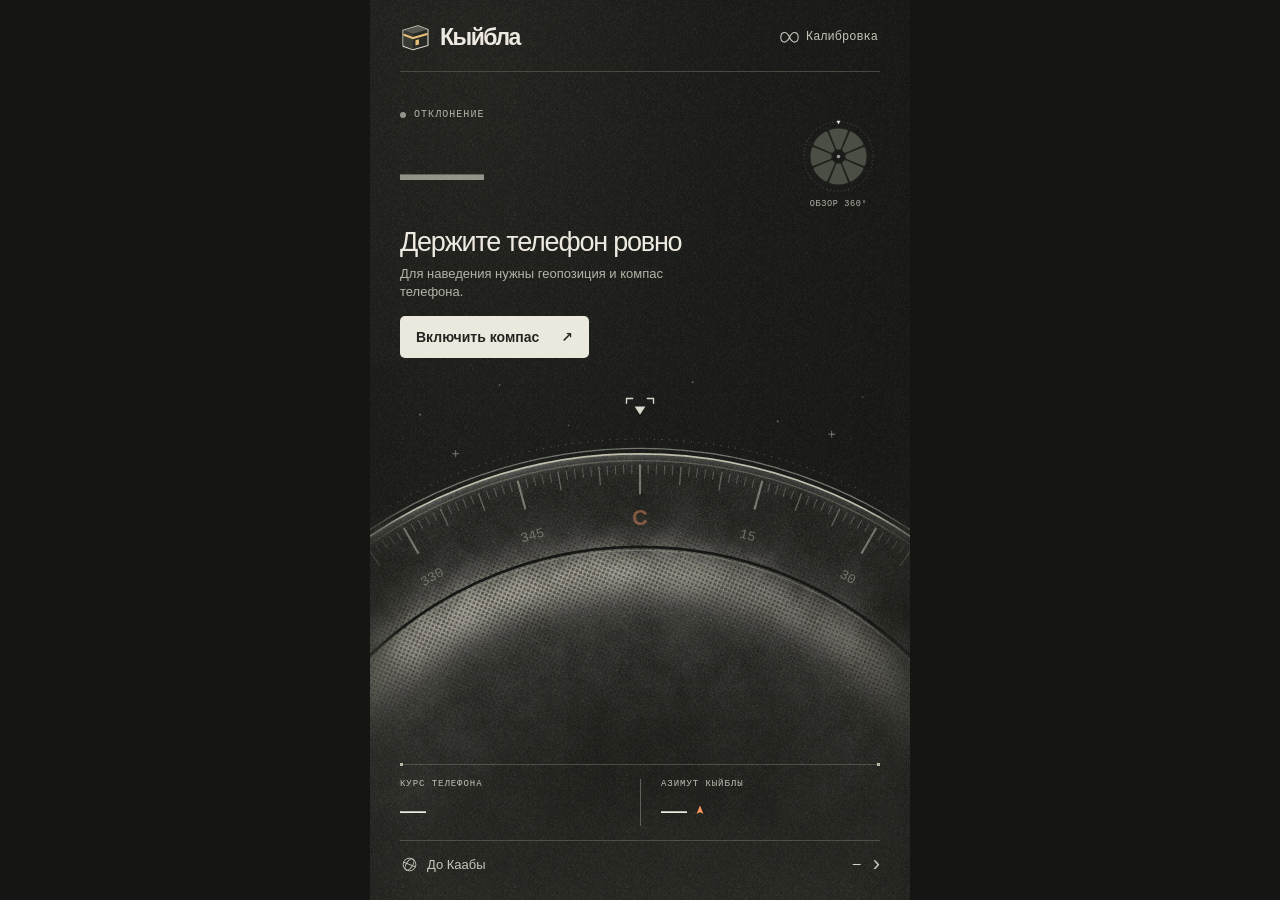
==== max/index.html @ e7df22b8 "Publish MAX qibla compass under /max/" ====
<!doctype html>
<html lang="ru">
<head>
  <meta charset="utf-8">
  <meta name="viewport" content="width=device-width,initial-scale=1,viewport-fit=cover">
  <meta name="theme-color" content="#191a18">
  <title>Кыйбла</title>
  <link rel="stylesheet" href="style.css">
  <script defer src="https://st.max.ru/js/max-web-app.js"></script>
  <script type="module" src="app.js"></script>
</head>
<body>
<main class="console" id="console" data-state="idle">
  <header class="toolbar">
    <h1>
      <svg viewBox="0 0 36 36" aria-hidden="true" stroke-linejoin="round">
        <path d="M3.5 9.5 21 4.5l11.5 4.3v18.5l-17.5 5-11.5-4.3Z" fill="#282925" stroke="#d8d4c6" stroke-width="1.3"/>
        <path d="m4 9.5 17-4.9 11 4.2-17 4.9Z" fill="#575951"/>
        <path d="m4 10 11 4v17.5l-11-4.1Z" fill="#393b35"/>
        <path d="m4 13.4 11 4.1 17-4.9v2.6l-17 4.9-11-4.1Z" fill="#e5bf78"/>
        <path d="m18 21.2 4-1.1v6.1l-4 1.1Z" fill="#e5bf78"/>
      </svg>
      Кыйбла
    </h1>
    <button class="help-button" id="help" aria-haspopup="dialog" aria-controls="guide"><svg viewBox="0 0 24 16" aria-hidden="true"><path d="M12 8C8-1 1 1 1 8c0 7 7 9 11 0s11-7 11 0-7 9-11 0Z"/></svg>Калибровка</button>
  </header>

  <section class="focus" aria-label="Наведение">
    <div class="focus-line">
      <div class="measure">
        <div class="eyebrow"><i class="lamp"></i>Отклонение</div>
        <span class="display" id="angle-display" aria-hidden="true">—</span>
        <span class="sr-only" id="offset-value">Нет показания</span>
      </div>
      <figure class="sector">
        <svg viewBox="0 0 82 82" aria-hidden="true">
          <circle cx="41" cy="41" r="38" class="sector-rim"/>
          <circle class="hold-track" id="hold-track" cx="41" cy="41" r="38" pathLength="100" transform="rotate(-90 41 41)"/>
          <path class="sector-index" d="M39 2h4l-2 4z"/>
          <g id="petals"></g><circle class="sector-hub" cx="41" cy="41" r="2"/>
        </svg>
        <figcaption id="sector-label">Обзор 360°</figcaption>
      </figure>
    </div>
    <div class="guidance">
      <h2 id="status" role="status">Держите телефон ровно</h2>
      <p id="hint">Для наведения нужны геопозиция и компас телефона.</p>
      <button class="start" id="start">Включить компас <span aria-hidden="true">↗</span></button>
    </div>
  </section>

  <div class="field">
    <div class="optics" aria-hidden="true">
      <svg class="scope" viewBox="0 0 400 1" preserveAspectRatio="xMidYMin meet">
        <defs>
          <clipPath id="disc-clip"><circle cx="200" cy="426" r="358"/></clipPath>
          <radialGradient id="needle-light"><stop class="light-stop" stop-opacity=".42"/><stop offset=".5" class="light-stop" stop-opacity=".1"/><stop offset="1" class="light-stop" stop-opacity="0"/></radialGradient>
          <linearGradient id="needle-face" x2="1" y2="1"><stop class="tip-stop"/><stop offset="1" class="base-stop"/></linearGradient>
        </defs>
        <g class="sky-pins" fill="#b8b6a9">
          <circle cx="37" cy="39" r=".8"/><circle cx="96" cy="17" r=".65"/><circle cx="147" cy="47" r=".6"/><circle cx="239" cy="15" r=".7"/><circle cx="302" cy="44" r=".8"/><circle cx="365" cy="26" r=".6"/>
          <path d="M61 68h5m-2.5-2.5v5m276-17h5m-2.5-2.5v5" fill="none" stroke="currentColor" stroke-width=".7"/>
        </g>
        <circle cx="200" cy="426" r="358" fill="#272925"/>
        <image href="disc.webp" width="400" height="540" clip-path="url(#disc-clip)" preserveAspectRatio="none"/>
        <g fill="none">
          <circle cx="200" cy="426" r="369" stroke="#a4a396" stroke-opacity=".44" stroke-width=".8" stroke-dasharray=".8 4.7"/>
          <circle cx="200" cy="426" r="362" stroke="#75766d" stroke-width="1"/>
          <circle cx="200" cy="426" r="358" stroke="#c1bead" stroke-width="1.3"/>
          <circle cx="200" cy="426" r="353" stroke="#a8a696" stroke-opacity=".34"/>
          <circle cx="200" cy="426" r="289" stroke="#151714" stroke-width="2"/>
          <circle cx="200" cy="426" r="286.5" stroke="#a09f90" stroke-opacity=".45" stroke-width=".8"/>
          <circle cx="200" cy="426" r="241" stroke="#b2aea0" stroke-opacity=".27" stroke-width=".8" stroke-dasharray="1 5"/>
        </g>
        <g id="rose"></g>
        <path id="course-arc" class="course-arc" fill="none" stroke-width="2.5" stroke-linecap="round"/>
        <g id="needle" visibility="hidden">
          <ellipse cx="200" cy="69" rx="24" ry="35" fill="url(#needle-light)"/>
          <path class="needle-shadow" d="m200 42 11 42-11-7-11 7z" transform="translate(0 2)"/>
          <path d="m200 42 11 42-11-7-11 7z" fill="url(#needle-face)"/>
          <path class="needle-facet" d="m200 42 11 42-11-7z"/>
          <path d="M200 80v10" stroke="currentColor" stroke-width="1.1"/>
        </g>
        <g class="aim-mark">
          <path d="M190 31v-4h5m10 0h5v4" fill="none" stroke="currentColor" stroke-width="1"/>
          <path d="m196 33 4 6 4-6z" fill="currentColor"/>
        </g>
        <g class="turn-glyph" fill="none" stroke-linecap="round" stroke-linejoin="round">
          <path class="turn-tail" d="M216 43q18 0 40 4"/><path d="m250 41 8 6-9 3"/>
        </g>
        <g class="level-guide" fill="none" stroke="currentColor" stroke-linecap="round">
          <path d="M162 43h76" stroke-dasharray="1 4" opacity=".55"/>
          <g class="level-phone"><rect x="182" y="39" width="36" height="6" rx="2"/><path d="M206 42h5"/></g>
        </g>
        <g class="capture-pulse" fill="none" stroke="currentColor"><circle cx="200" cy="63" r="16"/></g>
      </svg>
    </div>

    <div class="telemetry">
      <dl class="coordinates">
        <div><dt>Курс телефона</dt><dd><span id="heading">—</span> <small id="cardinal"></small></dd></div>
        <div><dt>Азимут кыйблы</dt><dd><span id="bearing">—</span><svg class="bearing-icon" viewBox="0 0 16 16" aria-hidden="true"><path d="m8 2 4.5 11L8 11l-4.5 2z"/></svg></dd></div>
      </dl>
      <button class="distance-button" id="details" aria-controls="readings" aria-haspopup="dialog">
        <svg viewBox="0 0 24 24" aria-hidden="true"><circle cx="12" cy="12" r="8"/><ellipse cx="12" cy="12" rx="4" ry="8" transform="rotate(34 12 12)"/><path d="m4.5 9 15 6"/></svg>
        <span>До Каабы</span><b id="distance">—</b><span class="details-chevron" aria-hidden="true">›</span>
      </button>
    </div>
  </div>

  <dialog id="guide" aria-labelledby="guide-title">
    <header class="sheet-head"><h2 id="guide-title">Калибровка</h2><button class="close" aria-label="Закрыть">×</button></header>
    <div class="lesson">
      <svg viewBox="0 0 260 110" aria-hidden="true">
        <path d="M130 55C104 24 85 13 66 24c-27 15-22 55 7 62 22 5 41-13 57-31s38-39 59-31c31 12 30 50 5 61-24 11-45-10-64-30Z" fill="none" stroke="currentColor" stroke-dasharray="2 4" stroke-width="1.8"/>
        <g class="lesson-phone"><rect x="-7" y="-12" width="14" height="24" rx="3"/><path d="M-2 8h4"/></g>
      </svg>
    </div>
    <h3>Опишите восьмёрку</h3><p>Плавно проведите телефоном по этой траектории несколько раз, поворачивая кисть.</p>
    <h3>Выровняйте экран</h3><p>Держите телефон горизонтально экраном вверх и поворачивайтесь вместе с ним. Если стрелка скачет, отойдите от металла и снимите магнитный чехол.</p>
    <button class="sheet-done">К компасу <span aria-hidden="true">↗</span></button>
  </dialog>

  <dialog id="readings" aria-labelledby="readings-title">
    <header class="sheet-head"><h2 id="readings-title">Показания компаса</h2><button class="close" aria-label="Закрыть">×</button></header>
    <dl class="reading-rows">
      <div><dt>Курс телефона</dt><dd id="info-heading">—</dd></div>
      <div><dt>Азимут кыйблы</dt><dd id="info-bearing">—</dd></div>
      <div><dt>До Каабы по дуге Земли</dt><dd id="info-distance">—</dd></div>
    </dl>
    <p>Оба угла отсчитываются от истинного севера по часовой стрелке. Стрелка указывает начальное направление кратчайшего пути к Каабе по поверхности Земли.</p>
    <h3>Как подтвердить направление</h3><p>Совместите стрелку с верхней меткой и удерживайте телефон в пределах 5° около секунды. При повороте подсвеченный сектор показывает сторону от верхнего края телефона. При удержании сектора заполняются по кругу.</p>
    <button class="sheet-done">К компасу <span aria-hidden="true">↗</span></button>
  </dialog>
</main>
</body>
</html>
---- max/style.css ----
:root {
  color-scheme: dark;
  --paper: #eeeae1;
  --soft: #b4b3a7;
  --mute: #93958a;
  --mono: "IBM Plex Mono", "SFMono-Regular", Consolas, "Liberation Mono", monospace;
  font-family: Inter, "Helvetica Neue", Arial, sans-serif;
  background: #151614;
  color: var(--paper);
}
* { box-sizing: border-box }
body, h1, h2, h3, p, dl, dd, figure { margin: 0 }
button { font: inherit; color: inherit; cursor: pointer; -webkit-tap-highlight-color: transparent }
button:focus-visible { outline: 2px solid #ffae72; outline-offset: 3px }
[hidden] { display: none !important }
.sr-only {
  position: absolute; width: 1px; height: 1px; padding: 0; overflow: hidden;
  clip-path: inset(50%); white-space: nowrap;
}
.console {
  --accent: #ff975f;
  --gutter: clamp(18px, 6vw, 30px);
  position: relative; isolation: isolate; margin-inline: auto; width: min(100%, 540px);
  min-height: 100vh; min-height: 100svh;
  display: flex; flex-direction: column; overflow: clip;
  background: radial-gradient(ellipse at 18% 6%, #252621 0, #1c1d1a 41%, #191a18 72%);
}
.console::after {
  content: ""; position: absolute; inset: 0; z-index: 1; pointer-events: none;
  background: url("grain.png") repeat; background-size: 112px 112px;
  mix-blend-mode: soft-light; opacity: .32;
}
.console[data-state="locked"] { --accent: #bce6ca }
.toolbar {
  position: relative; z-index: 2;
  margin: 0 var(--gutter); padding: max(16px, env(safe-area-inset-top)) 0 13px;
  display: flex; align-items: center; justify-content: space-between; gap: 12px;
  border-bottom: 1px solid #484a40;
}
.toolbar h1 { display: flex; align-items: center; gap: 9px; font-size: 23px; font-weight: 620; letter-spacing: -.065em }
.toolbar h1 svg { width: 31px; height: 31px }
.help-button {
  display: inline-flex; align-items: center; gap: 7px; min-height: 42px;
  background: transparent; border: none; padding: 0 2px 0 8px;
  font: 12px var(--mono); color: #c3c3b7;
}
.help-button svg { width: 19px; fill: none; stroke: currentColor; stroke-width: 1.4 }
.help-button:hover, .distance-button:hover { color: white }
.focus { position: relative; z-index: 2; padding: clamp(18px, 4svh, 38px) var(--gutter) 4px }
.focus-line { display: flex; justify-content: space-between; align-items: center; gap: 14px }
.measure { flex: 1; min-width: 0 }
.eyebrow, .sector figcaption, .coordinates dt {
  font: 10px/1.3 var(--mono); text-transform: uppercase; letter-spacing: .105em; color: var(--soft);
}
.eyebrow { display: flex; align-items: center; gap: 8px }
.lamp { width: 6px; height: 6px; border-radius: 50%; background: var(--mute) }
.console[data-tracking] .lamp { background: var(--accent); box-shadow: 0 0 8px color-mix(in srgb, var(--accent) 50%, transparent) }
.display {
  display: block; margin-top: 9px; color: var(--paper);
  font-size: clamp(68px, 21vw, 84px); line-height: .95; font-weight: 460;
  font-variant-numeric: lining-nums tabular-nums; letter-spacing: -.055em;
}
.console:not([data-tracking]) .display { color: var(--mute) }
.console[data-state="locked"] .display { color: #d9f3df }
.sector { width: clamp(65px, 18vw, 83px); align-self: flex-end; text-align: center }
.sector svg { width: 100%; max-width: 75px; display: block; margin: auto; overflow: visible }
.sector-rim { fill: none; stroke: #72746a; stroke-width: .75; stroke-dasharray: 1 3 }
.hold-track { opacity: 0; fill: none; stroke: #bde5c9; stroke-width: 1.8; stroke-dasharray: 100; stroke-dashoffset: 100 }
.console[data-state="hold"] .hold-track, .console[data-state="locked"] .hold-track { opacity: 1 }
.sector-index { fill: var(--paper) }
#petals path { fill: #4b4e45; stroke: #20221d; stroke-width: 1.1; transition: fill .16s }
#petals .lit { fill: var(--accent); stroke: #252721 }
#petals .held { fill: #c1e0c8; stroke: #252721 }
.sector-hub { fill: #9a9d90 }
.sector figcaption { margin-top: 5px; font-size: 8.5px; letter-spacing: .075em; white-space: nowrap }
.guidance { margin-top: 17px }
.guidance h2 { font-size: clamp(20px, 5.5vw, 27px); font-weight: 500; line-height: 1.18; letter-spacing: -.045em; text-wrap: balance }
.console[data-state="locked"] .guidance h2 { color: #d4efd9; animation: arrive .48s ease-out both }
@keyframes arrive { from { opacity: 0; transform: translateY(5px); filter: blur(2px) } }
.guidance p { color: var(--soft); font-size: 13px; line-height: 1.42; margin-top: 6px; max-width: 40ch }
.guidance p:empty { display: none }
.start, .sheet-done {
  display: inline-flex; align-items: center; justify-content: center; gap: 22px;
  min-height: 42px; margin-top: 14px; padding: 8px 16px; border: 0; border-radius: 5px;
  background: #ebe8de; color: #23241f; font-size: 14px; font-weight: 600;
}
.start span, .sheet-done span { font: 19px/1 var(--mono) }

.field { flex: 1; display: flex; flex-direction: column; justify-content: flex-end; position: relative; min-height: clamp(316px, 91vw, 438px) }
.optics { position: absolute; inset: 0; overflow: hidden; z-index: -1; pointer-events: none;
  background: linear-gradient(to bottom, transparent 18%, #262823 69%, #2b2c27 100%);
}
.scope {
  position: absolute; inset: 0; width: 100%; height: 100%; color: var(--paper);
  mask-image: linear-gradient(to bottom, black 43%, #000f 55%, #000c 74%, #0005 94%, #0002);
}
.optics::before {
  content: ""; position: absolute; inset: 0; z-index: 1; pointer-events: none;
  background: linear-gradient(90deg, #1c1d1966, transparent 9% 91%, #1c1d1966);
}
.optics::after {
  content: ""; position: absolute; inset: 0; pointer-events: none;
  backdrop-filter: blur(3px); -webkit-backdrop-filter: blur(3px);
  mask-image: linear-gradient(to bottom, transparent 45%, #0002 61%, #0008 82%, black), linear-gradient(90deg, #0008, transparent 6% 94%, #0008);
}
.sky-pins { opacity: .48 }
#rose { opacity: .42 }
.console[data-tracking] #rose { opacity: 1 }
#rose text { font: 10px var(--mono); fill: #cecec0; text-anchor: middle }
#rose .cardinal { font: 600 16px Inter, Arial, sans-serif; fill: #e6e3d8 }
#rose .north { fill: #ff9d69 }
.course-arc { stroke: var(--accent); opacity: .95 }
#needle { color: var(--accent) }
.light-stop { stop-color: var(--accent) }
.tip-stop { stop-color: #fff1d4 }
.base-stop { stop-color: var(--accent) }
.needle-shadow { fill: #080b08; opacity: .8 }
.needle-facet { fill: #cb683f }
.console[data-state="locked"] .needle-facet { fill: #78b193 }
.aim-mark { color: #d9dace }
.console[data-state="locked"] .aim-mark { color: var(--accent) }
.turn-glyph { display: none; stroke: var(--accent); stroke-width: 1.65 }
.console[data-state="seek"] .turn-glyph, .console[data-state="near"] .turn-glyph { display: block }
.console[data-turn="left"] .turn-glyph { transform: translateX(400px) scaleX(-1) }
.turn-tail { stroke-dasharray: 2 4 18 4; animation: sweep 1.5s linear infinite }
@keyframes sweep { to { stroke-dashoffset: -28 } }
.level-guide { display: none; color: var(--accent) }
.console[data-state="tilt"] .level-guide { display: block }
.console[data-state="tilt"] .aim-mark { visibility: hidden }
.level-phone { transform-origin: 200px 42px; animation: level 2s ease-in-out infinite }
@keyframes level { 0%, 100% { transform: rotate(-22deg) } 45%, 70% { transform: rotate(0) } }
.capture-pulse { opacity: 0; color: var(--accent); transform-origin: 200px 63px }
.console[data-state="locked"] .capture-pulse { animation: capture .8s ease-out }
@keyframes capture { from { opacity: .85; transform: scale(.65) } to { opacity: 0; transform: scale(2) } }

.telemetry { position: relative; z-index: 2; margin: clamp(145px, 48vw, 245px) var(--gutter) 0; padding-bottom: max(13px, env(safe-area-inset-bottom)) }
.coordinates {
  position: relative; display: grid; grid-template-columns: 1fr 1fr;
  padding: 14px 0; border-block: 1px solid #77796b80;
}
.coordinates::before, .coordinates::after {
  content: ""; position: absolute; top: -2px; width: 3px; height: 3px; background: #b7b8a7;
}
.coordinates::before { left: 0 }.coordinates::after { right: 0 }
.coordinates > div + div { border-left: 1px solid #5f6258; padding-left: 20px }
.coordinates dt { color: #c1c2b5; font-size: 9px }
.coordinates dd { display: flex; align-items: baseline; gap: 8px; font-size: 26px; font-weight: 450; line-height: 1.25; font-variant-numeric: tabular-nums; letter-spacing: -.055em; margin-top: 3px }
.coordinates small { color: #bfc1b2; font: 11px var(--mono); letter-spacing: .02em }
.bearing-icon { width: 12px; height: 12px; fill: var(--accent); align-self: center }
.distance-button {
  width: 100%; min-height: 46px; display: flex; align-items: center; gap: 8px;
  border: 0; padding: 4px 0; background: transparent; color: #c6c7ba; font-size: 13px;
}
.distance-button svg { width: 19px; height: 19px; fill: none; stroke: currentColor; stroke-width: 1.2 }
.distance-button b { margin-left: auto; color: var(--paper); font: 13px var(--mono) }
.details-chevron { margin-left: 4px; font-size: 22px; font-weight: 300 }

dialog {
  width: min(365px, calc(100% - 28px)); max-height: calc(100svh - 32px); overflow: auto;
  border: 1px solid #686b5f; border-radius: 12px; padding: 20px; background: #262823;
  color: var(--paper); box-shadow: 0 16px 55px #0008;
}
dialog::backdrop { background: #0c0d0bc4 }
.sheet-head { display: flex; align-items: center; justify-content: space-between; gap: 8px; padding-bottom: 12px; border-bottom: 1px solid #515348 }
.sheet-head h2 { font-size: 22px; font-weight: 550; letter-spacing: -.05em }
.close { width: 42px; height: 42px; border: 1px solid #5a5d52; border-radius: 50%; background: transparent; font-size: 22px }
dialog h3 { margin: 18px 0 5px; font-size: 15px; font-weight: 600 }
dialog p { color: #c9cabc; font-size: 14px; line-height: 1.45 }
.sheet-done { width: 100%; justify-content: space-between; margin-top: 20px }
.lesson { background: radial-gradient(ellipse, #35372e, #21231e); color: #bcbcac; margin-top: 14px; border-radius: 6px }
.lesson svg { display: block; width: 100%; height: 100px }
.lesson-phone {
  fill: #ff9b66; stroke: #191b17; stroke-width: 1.6;
  offset-path: path("M130 55C104 24 85 13 66 24c-27 15-22 55 7 62 22 5 41-13 57-31s38-39 59-31c31 12 30 50 5 61-24 11-45-10-64-30Z");
  offset-rotate: auto 90deg; animation: eight 4s linear infinite;
}
@keyframes eight { to { offset-distance: 100% } }
.reading-rows { margin: 6px 0 15px; font-size: 13px }
.reading-rows div { display: flex; justify-content: space-between; gap: 12px; padding: 10px 0; border-bottom: 1px solid #44473c }
.reading-rows dt { color: #c4c7b9 }
.reading-rows dd { font: 14px var(--mono) }
@media (max-height: 650px) {
  .toolbar { padding-top: max(7px, env(safe-area-inset-top)); padding-bottom: 5px }
  .focus { padding-top: 14px }
  .display { font-size: 66px; margin-top: 6px }
  .sector { max-width: 63px }
  .guidance { margin-top: 10px }
}
@media (prefers-reduced-motion: reduce) {
  *, *::after, *::before { animation: none !important; transition: none !important }
}
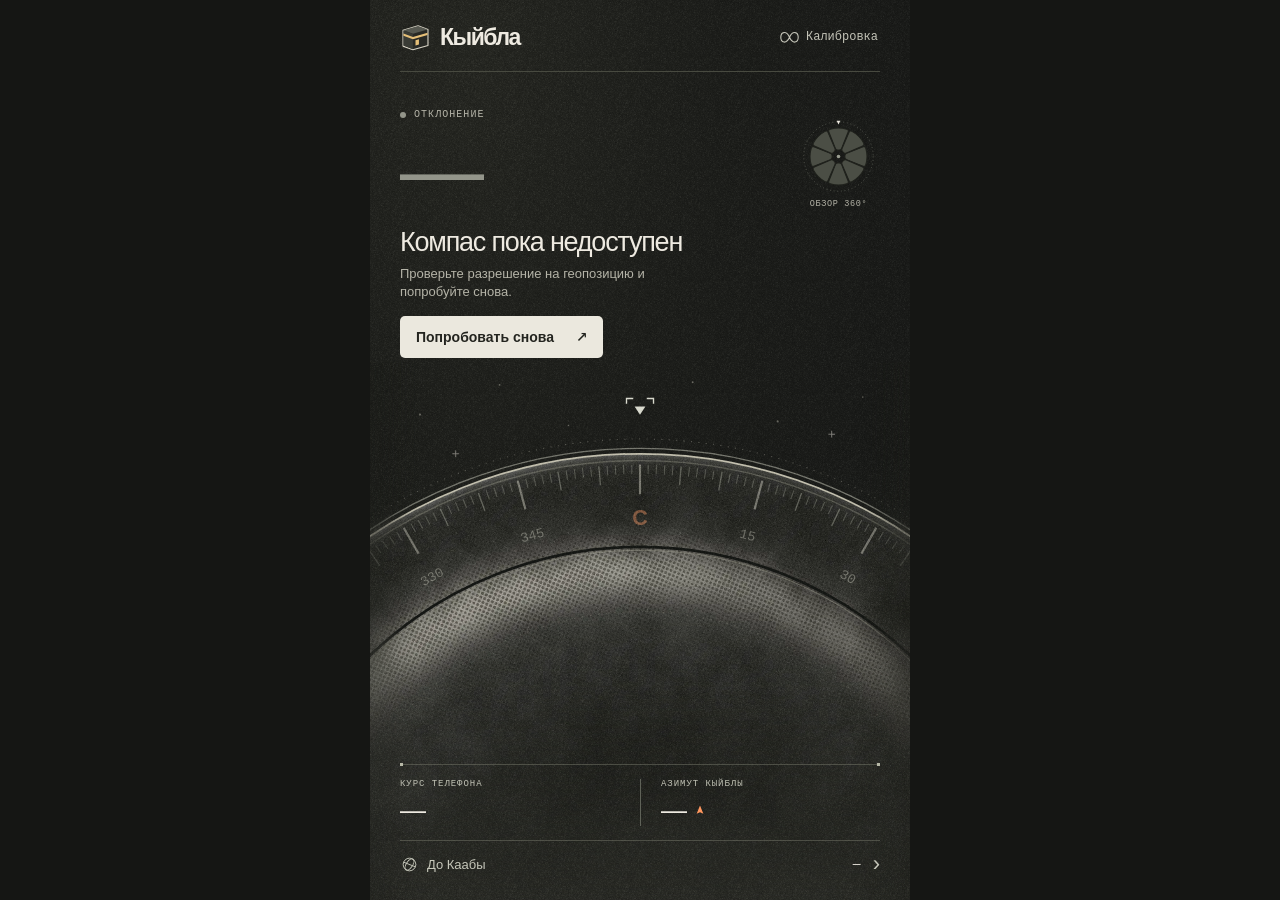
==== commit b45503f9: "Resume compass after permission dialogs and version the startup script" ====
--- a/max/index.html
+++ b/max/index.html
@@ -7,7 +7,7 @@
   <title>Кыйбла</title>
   <link rel="stylesheet" href="style.css">
   <script defer src="https://st.max.ru/js/max-web-app.js"></script>
-  <script type="module" src="app.js"></script>
+  <script type="module" src="app.js?v=3a78e895a4"></script>
 </head>
 <body>
 <main class="console" id="console" data-state="idle">
@@ -43,9 +43,9 @@
       </figure>
     </div>
     <div class="guidance">
-      <h2 id="status" role="status">Держите телефон ровно</h2>
+      <h2 id="status" role="status">Подключаем компас</h2>
       <p id="hint">Для наведения нужны геопозиция и компас телефона.</p>
-      <button class="start" id="start">Включить компас <span aria-hidden="true">↗</span></button>
+      <button class="start" id="start" hidden>Включить компас <span aria-hidden="true">↗</span></button>
     </div>
   </section>
 
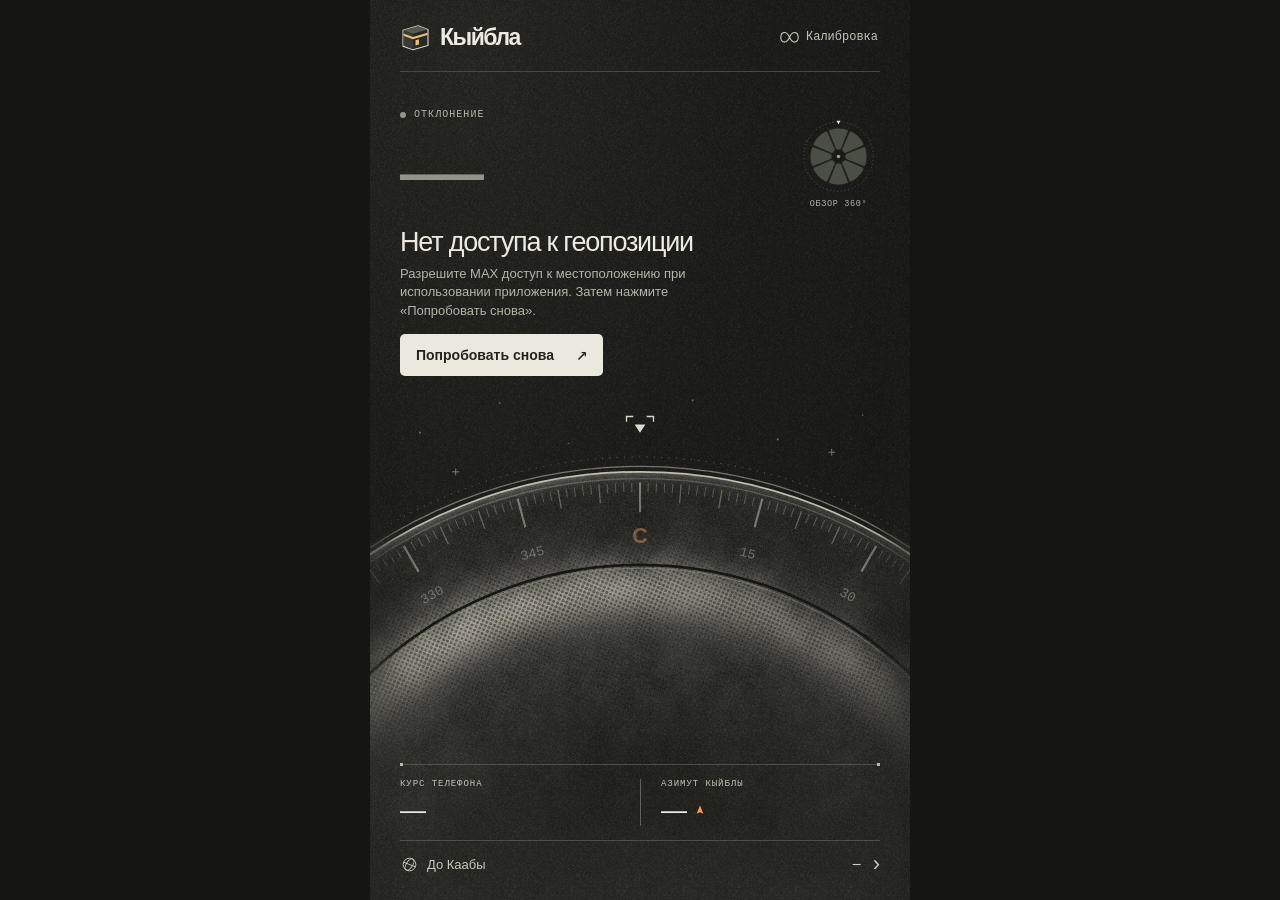
==== commit 19116589: "Use approximate location when sufficient and distinguish geolocation errors" ====
--- a/max/index.html
+++ b/max/index.html
@@ -7,7 +7,7 @@
   <title>Кыйбла</title>
   <link rel="stylesheet" href="style.css">
   <script defer src="https://st.max.ru/js/max-web-app.js"></script>
-  <script type="module" src="app.js?v=3a78e895a4"></script>
+  <script type="module" src="app.js?v=1abefac600"></script>
 </head>
 <body>
 <main class="console" id="console" data-state="idle">
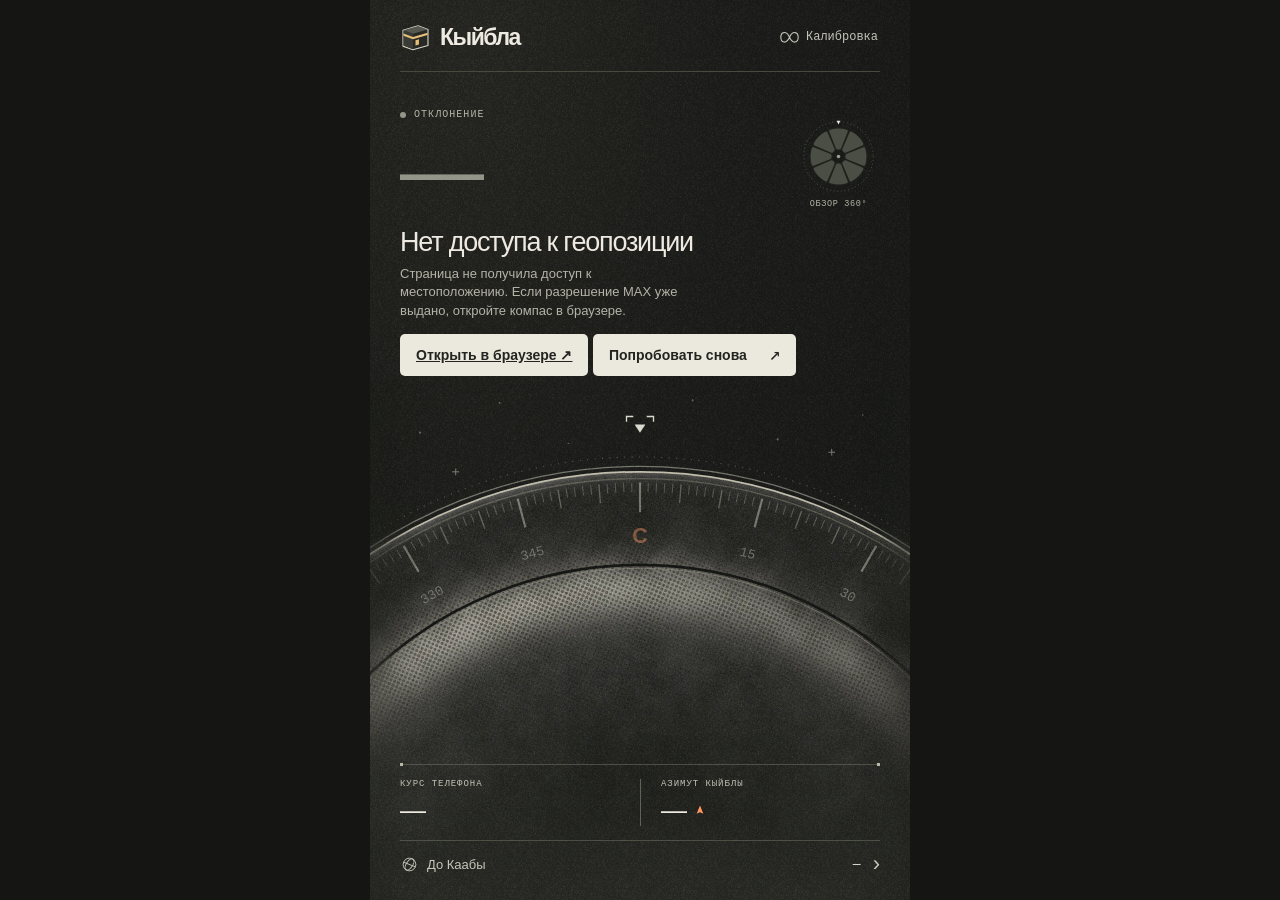
==== commit 331f156b: "Offer external compass when embedded geolocation is denied" ====
--- a/max/index.html
+++ b/max/index.html
@@ -7,7 +7,7 @@
   <title>Кыйбла</title>
   <link rel="stylesheet" href="style.css">
   <script defer src="https://st.max.ru/js/max-web-app.js"></script>
-  <script type="module" src="app.js?v=1abefac600"></script>
+  <script type="module" src="app.js?v=5fb132ce0a"></script>
 </head>
 <body>
 <main class="console" id="console" data-state="idle">
@@ -45,6 +45,7 @@
     <div class="guidance">
       <h2 id="status" role="status">Подключаем компас</h2>
       <p id="hint">Для наведения нужны геопозиция и компас телефона.</p>
+      <a class="start" id="browser-link" target="_blank" rel="noopener noreferrer" hidden>Открыть в браузере ↗</a>
       <button class="start" id="start" hidden>Включить компас <span aria-hidden="true">↗</span></button>
     </div>
   </section>
